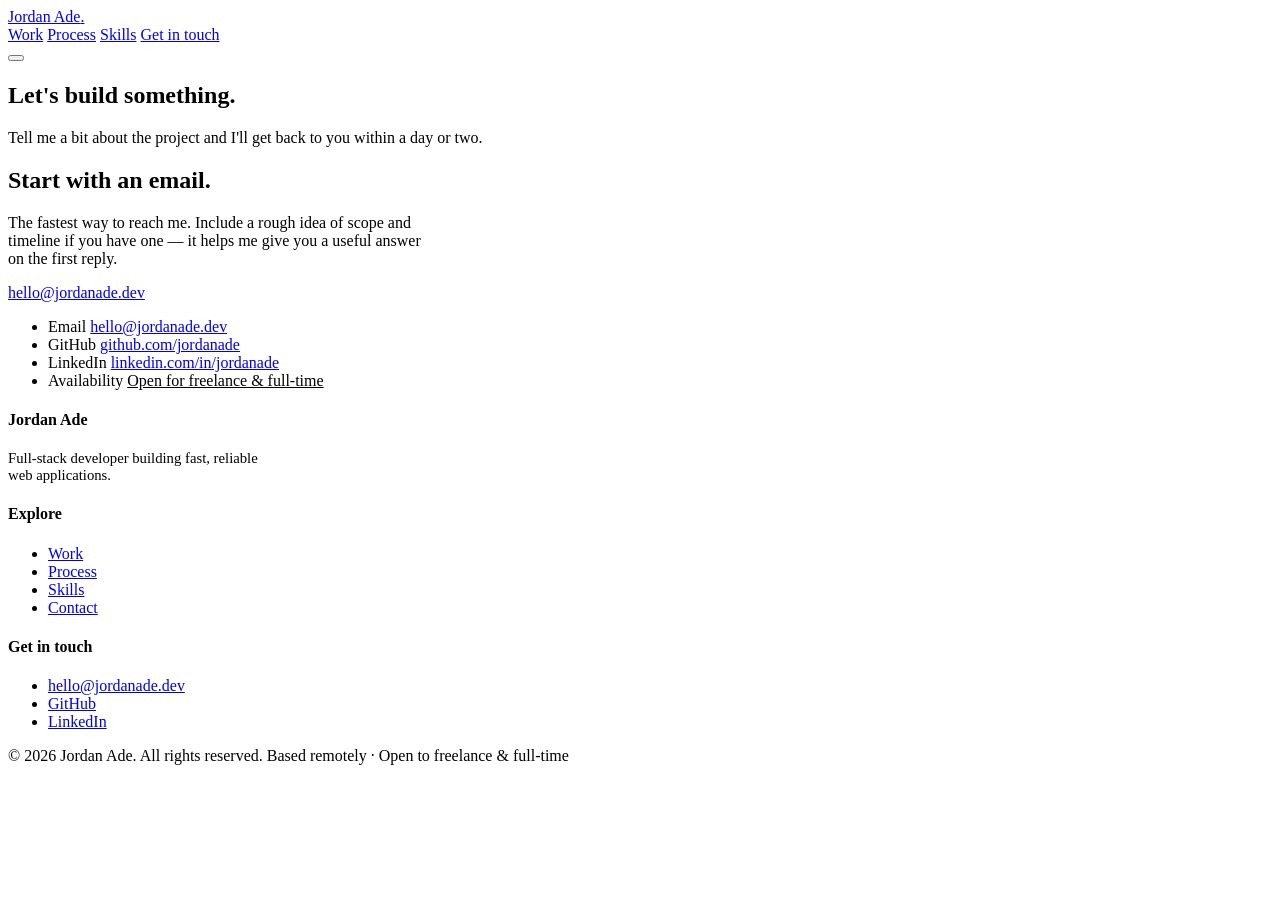
==== contact.html @ c9cd3215 "Add contact.html for contact information page This file contains the HTML structure for the contact " ====
<!DOCTYPE html>
<html lang="en">
<head>
<meta charset="UTF-8">
<meta name="viewport" content="width=device-width, initial-scale=1.0">
<title>Contact — Jordan Ade</title>
<link rel="preconnect" href="https://fonts.googleapis.com">
<link rel="preconnect" href="https://fonts.gstatic.com" crossorigin>
<link href="https://fonts.googleapis.com/css2?family=Space+Grotesk:wght@500;700&family=Inter:wght@400;500;600;700&family=JetBrains+Mono:wght@500&display=swap" rel="stylesheet">
<link rel="stylesheet" href="style.css">
<script src="script.js" defer></script>
</head>
<body>

<header class="nav">
  <div class="wrap">
    <a href="index.html" class="brand">Jordan Ade<span class="dot">.</span></a>
    <nav class="nav-links" id="navLinks">
      <a href="work.html">Work</a>
      <a href="process.html">Process</a>
      <a href="skills.html">Skills</a>
      <a href="contact.html" class="nav-cta active" aria-current="page">Get in touch</a>
    </nav>
    <button class="nav-toggle" id="navToggle" aria-label="Toggle menu" aria-expanded="false">
      <span></span><span></span><span></span>
    </button>
  </div>
</header>

<main>

  <section class="page-hero">
    <div class="wrap">
      <h1>Let's build something.</h1>
      <p>Tell me a bit about the project and I'll get back to you within a day or two.</p>
    </div>
  </section>

  <section>
    <div class="wrap contact-grid">
      <div>
        <h2>Start with an email.</h2>
        <p style="margin-top:14px; color:var(--slate); max-width:52ch;">The fastest way to reach me. Include a rough idea of scope and timeline if you have one — it helps me give you a useful answer on the first reply.</p>
        <a href="mailto:hello@jordanade.dev" class="btn btn-primary" style="margin-top:28px;">hello@jordanade.dev</a>
      </div>
      <ul class="contact-list">
        <li>
          <span class="label">Email</span>
          <a href="mailto:hello@jordanade.dev">hello@jordanade.dev</a>
        </li>
        <li>
          <span class="label">GitHub</span>
          <a href="#">github.com/jordanade</a>
        </li>
        <li>
          <span class="label">LinkedIn</span>
          <a href="#">linkedin.com/in/jordanade</a>
        </li>
        <li>
          <span class="label">Availability</span>
          <a href="#" style="font-weight:500; color:var(--slate);">Open for freelance &amp; full-time</a>
        </li>
      </ul>
    </div>
  </section>

</main>

<footer>
  <div class="wrap">
    <div class="footer-grid">
      <div>
        <h4>Jordan Ade</h4>
        <p style="color:var(--slate); font-size:0.92rem; max-width:36ch;">Full-stack developer building fast, reliable web applications.</p>
      </div>
      <div>
        <h4>Explore</h4>
        <ul>
          <li><a href="work.html">Work</a></li>
          <li><a href="process.html">Process</a></li>
          <li><a href="skills.html">Skills</a></li>
          <li><a href="contact.html">Contact</a></li>
        </ul>
      </div>
      <div>
        <h4>Get in touch</h4>
        <ul>
          <li><a href="mailto:hello@jordanade.dev">hello@jordanade.dev</a></li>
          <li><a href="#">GitHub</a></li>
          <li><a href="#">LinkedIn</a></li>
        </ul>
      </div>
    </div>
    <div class="footer-bottom">
      <span>© 2026 Jordan Ade. All rights reserved.</span>
      <span>Based remotely · Open to freelance &amp; full-time</span>
    </div>
  </div>
</footer>

</body>
</html>
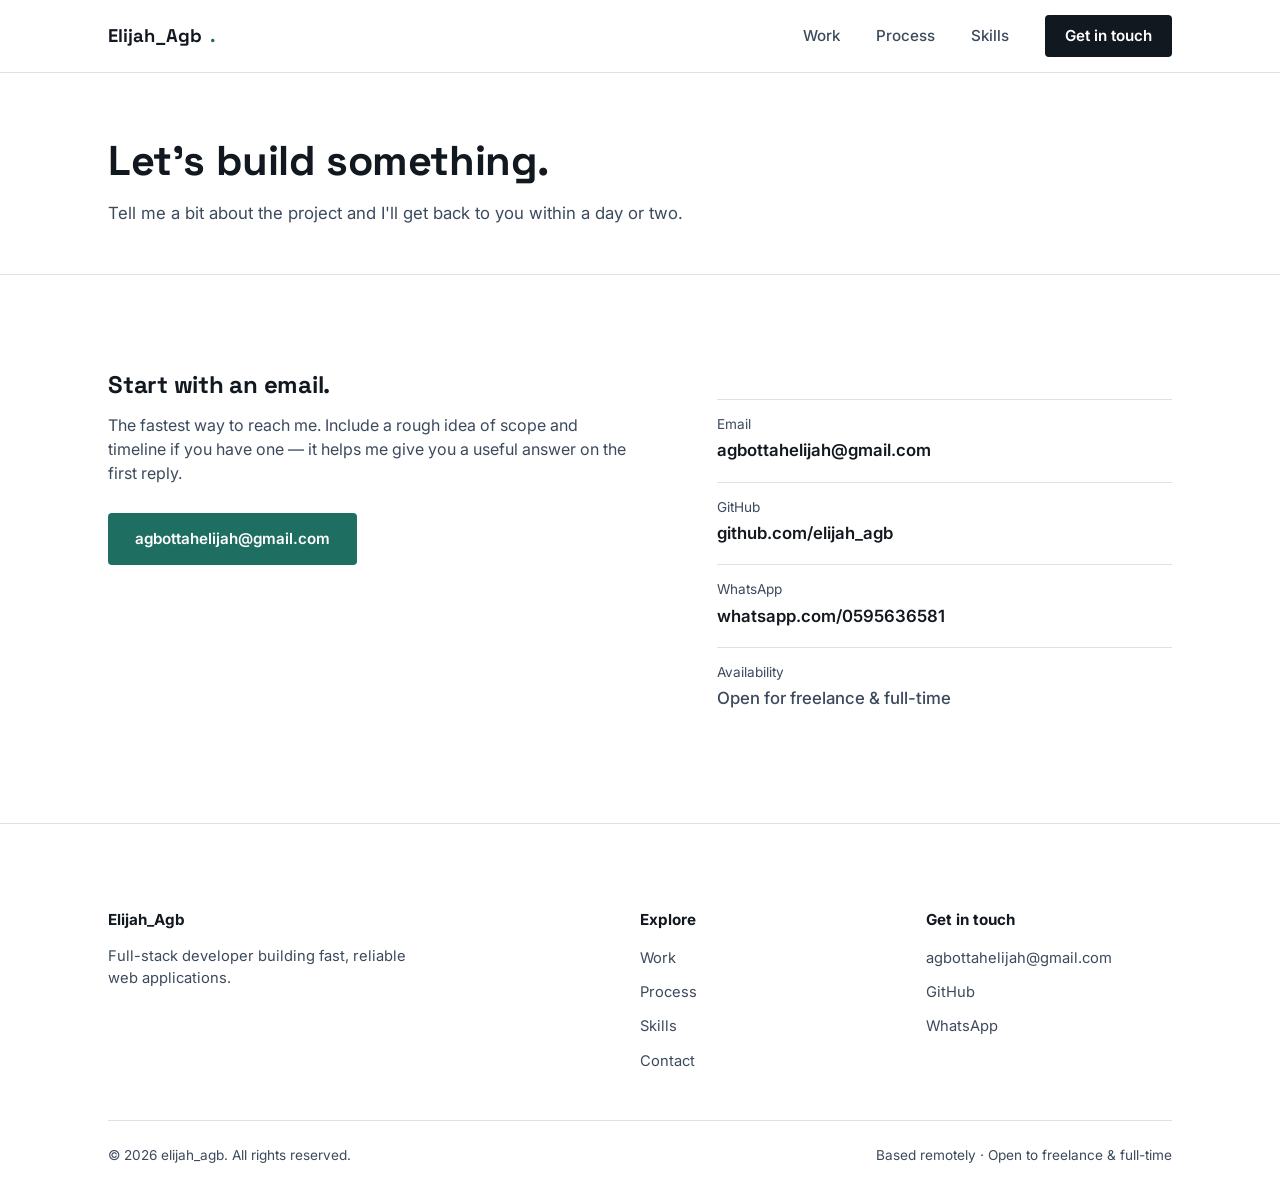
==== commit 0b156d75: "Update contact.html" ====
--- a/contact.html
+++ b/contact.html
@@ -3,7 +3,7 @@
 <head>
 <meta charset="UTF-8">
 <meta name="viewport" content="width=device-width, initial-scale=1.0">
-<title>Contact — Jordan Ade</title>
+<title>Contact — Elijah_Agb</title>
 <link rel="preconnect" href="https://fonts.googleapis.com">
 <link rel="preconnect" href="https://fonts.gstatic.com" crossorigin>
 <link href="https://fonts.googleapis.com/css2?family=Space+Grotesk:wght@500;700&family=Inter:wght@400;500;600;700&family=JetBrains+Mono:wght@500&display=swap" rel="stylesheet">
@@ -14,7 +14,7 @@
 
 <header class="nav">
   <div class="wrap">
-    <a href="index.html" class="brand">Jordan Ade<span class="dot">.</span></a>
+    <a href="index.html" class="brand">Elijah_Agb<span class="dot">.</span></a>
     <nav class="nav-links" id="navLinks">
       <a href="work.html">Work</a>
       <a href="process.html">Process</a>
@@ -41,20 +41,20 @@
       <div>
         <h2>Start with an email.</h2>
         <p style="margin-top:14px; color:var(--slate); max-width:52ch;">The fastest way to reach me. Include a rough idea of scope and timeline if you have one — it helps me give you a useful answer on the first reply.</p>
-        <a href="mailto:hello@jordanade.dev" class="btn btn-primary" style="margin-top:28px;">hello@jordanade.dev</a>
+        <a href="mailto:agbottahelijah@gmail.com" class="btn btn-primary" style="margin-top:28px;">agbottahelijah@gmail.com</a>
       </div>
       <ul class="contact-list">
         <li>
           <span class="label">Email</span>
-          <a href="mailto:hello@jordanade.dev">hello@jordanade.dev</a>
+          <a href="mailto:agbottahelijah@gmail.com">agbottahelijah@gmail.com</a>
         </li>
         <li>
           <span class="label">GitHub</span>
-          <a href="#">github.com/jordanade</a>
+          <a href="#">github.com/elijah_agb</a>
         </li>
         <li>
-          <span class="label">LinkedIn</span>
-          <a href="#">linkedin.com/in/jordanade</a>
+          <span class="label">WhatsApp</span>
+          <a href="#">whatsapp.com/0595636581</a>
         </li>
         <li>
           <span class="label">Availability</span>
@@ -70,7 +70,7 @@
   <div class="wrap">
     <div class="footer-grid">
       <div>
-        <h4>Jordan Ade</h4>
+        <h4>Elijah_Agb</h4>
         <p style="color:var(--slate); font-size:0.92rem; max-width:36ch;">Full-stack developer building fast, reliable web applications.</p>
       </div>
       <div>
@@ -85,14 +85,14 @@
       <div>
         <h4>Get in touch</h4>
         <ul>
-          <li><a href="mailto:hello@jordanade.dev">hello@jordanade.dev</a></li>
+          <li><a href="mailto:agbottahelijah@gmail.com">agbottahelijah@gmail.com</a></li>
           <li><a href="#">GitHub</a></li>
-          <li><a href="#">LinkedIn</a></li>
+          <li><a href="#">WhatsApp</a></li>
         </ul>
       </div>
     </div>
     <div class="footer-bottom">
-      <span>© 2026 Jordan Ade. All rights reserved.</span>
+      <span>© 2026 elijah_agb. All rights reserved.</span>
       <span>Based remotely · Open to freelance &amp; full-time</span>
     </div>
   </div>
--- a/style.css
+++ b/style.css
@@ -0,0 +1,234 @@
+:root{
+  --ink:#12181F;
+  --paper:#FFFFFF;
+  --paper-soft:#F1F5F4;
+  --signal:#1E6E62;
+  --signal-dark:#154F46;
+  --slate:#3C4A5C;
+  --line:#DDE3E1;
+  --max:1120px;
+}
+
+*{box-sizing:border-box;}
+body{
+  margin:0;
+  font-family:'Inter',sans-serif;
+  color:var(--ink);
+  background:var(--paper);
+  line-height:1.5;
+  -webkit-font-smoothing:antialiased;
+}
+h1,h2,h3{
+  font-family:'Space Grotesk',sans-serif;
+  line-height:1.15;
+  margin:0;
+  letter-spacing:-0.01em;
+}
+p{margin:0;}
+a{color:inherit;text-decoration:none;}
+img{max-width:100%;display:block;}
+.wrap{max-width:var(--max);margin:0 auto;padding:0 28px;}
+section{padding:96px 0;}
+@media (max-width:720px){
+  section{padding:64px 0;}
+  .wrap{padding:0 20px;}
+}
+
+.soft-bg{background:var(--paper-soft);}
+
+a:focus-visible, button:focus-visible{
+  outline:2px solid var(--signal);
+  outline-offset:3px;
+}
+
+/* ---------- Nav ---------- */
+.nav{
+  position:sticky; top:0; z-index:50;
+  background:rgba(255,255,255,0.92);
+  backdrop-filter:blur(6px);
+  border-bottom:1px solid var(--line);
+}
+.nav .wrap{
+  display:flex; align-items:center; justify-content:space-between;
+  height:72px;
+}
+.brand{
+  font-family:'Space Grotesk',sans-serif;
+  font-weight:700; font-size:1.15rem;
+  display:flex; align-items:center; gap:8px;
+}
+.brand .dot{color:var(--signal);}
+.nav-links{display:flex; align-items:center; gap:36px;}
+.nav-links a{font-size:0.95rem; color:var(--slate); font-weight:500;}
+.nav-links a:hover{color:var(--ink);}
+.nav-links a.active{color:var(--ink); font-weight:700;}
+.nav-cta{
+  background:var(--ink); color:var(--paper) !important;
+  padding:10px 20px; border-radius:4px;
+  font-size:0.9rem; font-weight:600 !important;
+}
+.nav-cta:hover{background:var(--signal-dark);}
+.nav-toggle{display:none; background:none; border:none; cursor:pointer; padding:8px;}
+.nav-toggle span{display:block; width:22px; height:2px; background:var(--ink); margin:5px 0;}
+
+@media (max-width:820px){
+  .nav-links{
+    position:absolute; top:72px; left:0; right:0;
+    background:var(--paper); border-bottom:1px solid var(--line);
+    flex-direction:column; align-items:flex-start; gap:0;
+    max-height:0; overflow:hidden; transition:max-height 0.25s ease;
+  }
+  .nav-links.open{max-height:320px;}
+  .nav-links a, .nav-links .nav-cta{
+    width:100%; padding:16px 20px; border-bottom:1px solid var(--line);
+    border-radius:0;
+  }
+  .nav-toggle{display:block;}
+}
+
+/* ---------- Hero (homepage only) ---------- */
+.hero .wrap{
+  display:grid; grid-template-columns:1.1fr 0.9fr; gap:64px; align-items:center;
+  padding-top:72px; padding-bottom:72px;
+}
+.hero h1{font-size:clamp(2.1rem, 4vw, 3.1rem);}
+.hero p.lede{
+  margin-top:22px; font-size:1.1rem; color:var(--slate); max-width:46ch;
+}
+.hero-ctas{display:flex; gap:14px; margin-top:34px; flex-wrap:wrap;}
+.btn{
+  display:inline-block; padding:14px 26px; border-radius:4px;
+  font-weight:600; font-size:0.95rem; border:1px solid transparent;
+}
+.btn-primary{background:var(--signal); color:#fff;}
+.btn-primary:hover{background:var(--signal-dark);}
+.btn-ghost{border-color:var(--line); color:var(--ink);}
+.btn-ghost:hover{border-color:var(--ink);}
+
+.terminal{
+  background:var(--ink); border-radius:8px; overflow:hidden;
+  box-shadow:0 20px 40px -20px rgba(18,24,31,0.35);
+}
+.terminal-bar{
+  display:flex; gap:6px; padding:12px 14px; background:#0B1015;
+}
+.terminal-bar span{width:10px; height:10px; border-radius:50%; background:#33404a;}
+.terminal-body{
+  padding:22px; font-family:'JetBrains Mono',monospace; font-size:0.85rem;
+  color:#CFE8E2; min-height:180px;
+}
+.terminal-body .prompt{color:#6FCF97;}
+.terminal-line{opacity:0; white-space:pre-wrap;}
+.terminal-line.show{opacity:1;}
+.caret{display:inline-block; width:7px; height:14px; background:#CFE8E2; vertical-align:-2px; animation:blink 1s step-end infinite;}
+@keyframes blink{50%{opacity:0;}}
+
+@media (max-width:820px){
+  .hero .wrap{grid-template-columns:1fr; padding-top:48px;}
+}
+
+/* ---------- Page header (every inner page) ---------- */
+.page-hero{padding:64px 0 48px; border-bottom:1px solid var(--line);}
+.page-hero h1{font-size:clamp(2rem,4vw,2.6rem);}
+.page-hero p{margin-top:16px; color:var(--slate); font-size:1.05rem; max-width:56ch;}
+
+/* ---------- Trust strip ---------- */
+.trust{padding:0; border-top:1px solid var(--line); border-bottom:1px solid var(--line);}
+.trust .wrap{
+  display:grid; grid-template-columns:repeat(3,1fr);
+  padding:40px 28px;
+}
+.trust-item{
+  padding:0 28px; border-left:1px solid var(--line);
+}
+.trust-item:first-child{border-left:none; padding-left:0;}
+.trust-item .num{font-family:'Space Grotesk',sans-serif; font-size:1.6rem; font-weight:700;}
+.trust-item .label{color:var(--slate); font-size:0.92rem; margin-top:4px;}
+@media (max-width:720px){
+  .trust .wrap{grid-template-columns:1fr; gap:20px;}
+  .trust-item{border-left:none; padding-left:0; border-top:1px solid var(--line); padding-top:20px;}
+  .trust-item:first-child{border-top:none; padding-top:0;}
+}
+
+/* ---------- Section heads ---------- */
+.section-head{max-width:56ch; margin-bottom:52px;}
+.section-head h2{font-size:clamp(1.6rem,3vw,2.1rem);}
+.section-head p{margin-top:14px; color:var(--slate); font-size:1.02rem;}
+
+/* ---------- Process ---------- */
+.process-grid{display:grid; grid-template-columns:repeat(3,1fr); gap:40px;}
+.process-step{border-top:2px solid var(--ink); padding-top:20px;}
+.process-step .index{font-family:'Space Grotesk',sans-serif; color:var(--signal); font-weight:700;}
+.process-step h3{margin-top:10px; font-size:1.15rem;}
+.process-step p{margin-top:10px; color:var(--slate); font-size:0.98rem;}
+@media (max-width:820px){.process-grid{grid-template-columns:1fr; gap:32px;}}
+
+/* ---------- Skills ---------- */
+.skills-group{margin-bottom:34px;}
+.skills-group h3{font-size:1rem; color:var(--slate); font-weight:600; margin-bottom:14px;}
+.pill-row{display:flex; flex-wrap:wrap; gap:10px;}
+.pill{
+  border:1px solid var(--line); border-radius:4px;
+  padding:8px 14px; font-size:0.9rem;
+}
+
+/* ---------- Work ---------- */
+.work-list{border-top:1px solid var(--line);}
+.work-item{
+  display:grid; grid-template-columns:1fr auto; gap:20px;
+  padding:32px 0; border-bottom:1px solid var(--line);
+  align-items:start;
+}
+.work-item h3{font-size:1.25rem;}
+.work-item p{margin-top:10px; color:var(--slate); max-width:60ch;}
+.work-tags{margin-top:14px; display:flex; gap:8px; flex-wrap:wrap;}
+.work-tags span{font-size:0.8rem; color:var(--slate); border:1px solid var(--line); border-radius:4px; padding:4px 10px;}
+.work-link{white-space:nowrap; font-weight:600; color:var(--signal); align-self:center;}
+.work-link:hover{color:var(--signal-dark);}
+@media (max-width:600px){
+  .work-item{grid-template-columns:1fr;}
+}
+
+/* ---------- Approach ---------- */
+.approach .wrap{display:grid; grid-template-columns:1fr 1fr; gap:64px; align-items:center;}
+.approach h2{font-size:clamp(1.6rem,3vw,2.1rem);}
+.approach ul{list-style:none; padding:0; margin-top:24px; display:grid; gap:16px;}
+.approach li{display:flex; gap:12px; font-size:1rem; color:var(--slate);}
+.approach li::before{content:"—"; color:var(--signal); flex-shrink:0;}
+@media (max-width:820px){.approach .wrap{grid-template-columns:1fr;}}
+
+/* ---------- Contact page ---------- */
+.contact-grid{display:grid; grid-template-columns:1.2fr 1fr; gap:64px;}
+.contact-list{list-style:none; padding:0; margin-top:28px; display:grid; gap:18px;}
+.contact-list li{border-top:1px solid var(--line); padding-top:14px;}
+.contact-list .label{display:block; font-size:0.85rem; color:var(--slate); margin-bottom:4px;}
+.contact-list a{font-size:1.05rem; font-weight:600;}
+.contact-list a:hover{color:var(--signal);}
+@media (max-width:820px){.contact-grid{grid-template-columns:1fr; gap:36px;}}
+
+/* ---------- CTA banner ---------- */
+.cta-banner{background:var(--ink); color:#fff; text-align:left;}
+.cta-banner .wrap{
+  display:flex; align-items:center; justify-content:space-between; gap:24px; flex-wrap:wrap;
+}
+.cta-banner h2{color:#fff; font-size:clamp(1.5rem,3vw,2rem); max-width:20ch;}
+.cta-banner .btn-primary{background:var(--signal);}
+
+/* ---------- Footer ---------- */
+footer{border-top:1px solid var(--line); padding:64px 0 32px;}
+.footer-grid{display:grid; grid-template-columns:2fr 1fr 1fr; gap:40px;}
+.footer-grid h4{font-size:0.95rem; margin-bottom:14px;}
+.footer-grid ul{list-style:none; padding:0; margin:0; display:grid; gap:10px;}
+.footer-grid a{color:var(--slate); font-size:0.92rem;}
+.footer-grid a:hover{color:var(--ink);}
+.footer-bottom{
+  margin-top:48px; padding-top:24px; border-top:1px solid var(--line);
+  display:flex; justify-content:space-between; flex-wrap:wrap; gap:12px;
+  font-size:0.85rem; color:var(--slate);
+}
+@media (max-width:720px){.footer-grid{grid-template-columns:1fr; gap:28px;}}
+
+@media (prefers-reduced-motion: reduce){
+  .terminal-line{opacity:1 !important;}
+  .caret{animation:none;}
+}
